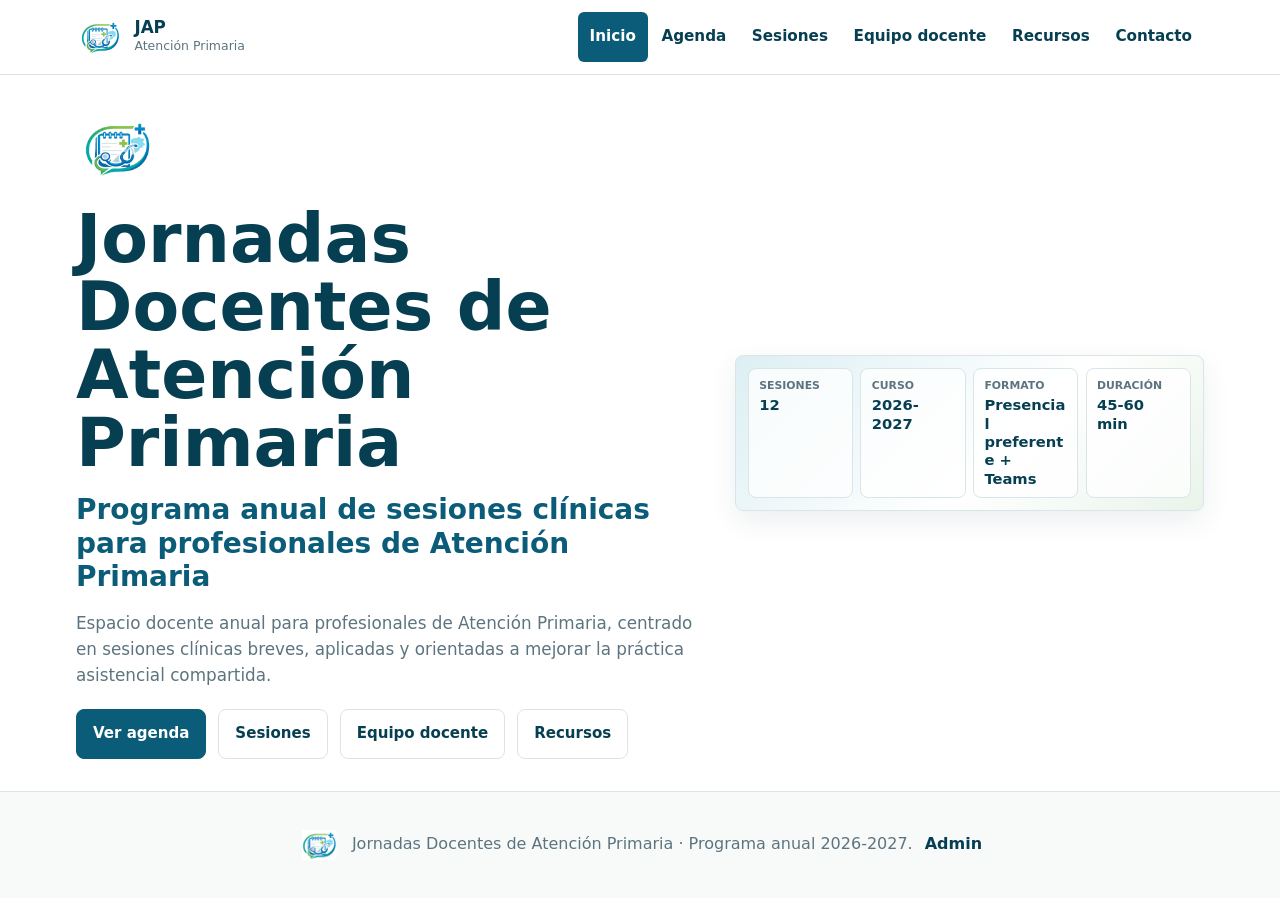
==== index.html @ 2120accd "Añade sesiones 11 y 12 de JAP" ====
<!doctype html>
<html lang="es">
  <head>
    <meta charset="utf-8">
    <meta name="viewport" content="width=device-width, initial-scale=1">
    <title>JAP - Jornadas Docentes de Atención Primaria</title>
    <meta name="description" content="Programa anual de sesiones clínicas para profesionales de Atención Primaria.">
    <meta name="theme-color" content="#0b5c78">
    <meta property="og:title" content="Jornadas Docentes de Atención Primaria">
    <meta property="og:description" content="Programa anual de sesiones clínicas para profesionales de Atención Primaria.">
    <meta property="og:type" content="website">
    <meta property="og:image" content="assets/icons/icon-512.png">
    <meta name="twitter:card" content="summary">
    <meta name="twitter:image" content="assets/icons/icon-512.png">
    <link rel="icon" type="image/png" href="assets/icons/favicon.png">
    <link rel="apple-touch-icon" href="assets/icons/apple-touch-icon.png">
    <link rel="manifest" href="manifest.webmanifest">
    <link rel="stylesheet" href="styles.css">
  </head>
  <body>
    <a class="skip-link" href="#contenido">Saltar al contenido</a>

    <header class="site-header">
      <div class="header-inner">
        <a class="brand" href="#inicio" aria-label="Inicio JAP">
          <img src="assets/icons/icon-192.png" alt="" width="48" height="48">
          <span>
            <strong>JAP</strong>
            <small>Atención Primaria</small>
          </span>
        </a>
        <button class="menu-toggle" type="button" aria-expanded="false" aria-controls="nav-principal">
          <span></span>
          <span></span>
          <span></span>
          <span class="sr-only">Menú</span>
        </button>
        <nav id="nav-principal" class="site-nav" aria-label="Navegación principal">
          <a href="#inicio">Inicio</a>
          <a href="#agenda">Agenda</a>
          <a href="#sesiones">Sesiones</a>
          <a href="#ponentes">Equipo docente</a>
          <a href="#recursos">Recursos</a>
          <a href="#contacto">Contacto</a>
        </nav>
      </div>
    </header>

    <main id="contenido">
      <section id="inicio" class="hero section" data-view="inicio">
        <div class="hero-copy">
          <img class="hero-mark" src="assets/icons/icon-512.png" alt="Icono JAP">
          <h1 id="home-title">Jornadas Docentes de Atención Primaria</h1>
          <p id="home-subtitle" class="hero-subtitle">Programa anual de sesiones clínicas para profesionales de Atención Primaria</p>
          <p id="program-description">Cargando programa...</p>
          <div class="quick-links" aria-label="Accesos rápidos">
            <a id="home-primary-button" class="button primary" href="#agenda">Ver agenda</a>
            <a id="home-sessions-button" class="button" href="#sesiones">Sesiones</a>
            <a id="home-speakers-button" class="button" href="#ponentes">Equipo docente</a>
            <a id="home-resources-button" class="button" href="#recursos">Recursos</a>
          </div>
        </div>
        <figure class="hero-media">
          <div class="hero-panel hero-stats" aria-label="Datos clave del programa">
            <dl>
              <div>
                <dt id="metric-sessions-label">Sesiones</dt>
                <dd id="metric-sessions-value">12</dd>
              </div>
              <div>
                <dt id="metric-course-label">Curso</dt>
                <dd id="metric-course-value">2026-2027</dd>
              </div>
              <div>
                <dt id="metric-format-label">Formato</dt>
                <dd id="program-modality-short">Pendiente</dd>
              </div>
              <div>
                <dt id="metric-duration-label">Duración</dt>
                <dd id="program-duration-short">Pendiente</dd>
              </div>
            </dl>
          </div>
        </figure>
      </section>

      <section id="agenda" class="section" data-view="agenda" hidden>
        <div class="section-heading">
          <h2 id="agenda-title">Agenda</h2>
          <p id="agenda-description">Vista rápida del programa. Cada sesión abre su detalle completo en una ventana emergente.</p>
        </div>
        <div id="agenda-list" class="timeline" aria-live="polite"></div>
      </section>

      <section id="sesiones" class="section section-muted" data-view="sesiones" hidden>
        <div class="section-heading">
          <h2 id="sessions-title">Sesiones</h2>
          <p id="sessions-description">Contenido docente organizado por temas clínicos frecuentes en Atención Primaria.</p>
        </div>
        <div id="session-grid" class="session-grid" aria-live="polite"></div>
      </section>

      <section id="ponentes" class="section" data-view="ponentes" hidden>
        <div class="section-heading">
          <h2 id="speakers-title">Equipo docente</h2>
          <p id="speakers-description">Organización, coordinación y ponentes asociados a las sesiones.</p>
        </div>
        <div id="speaker-grid" class="speaker-grid" aria-live="polite"></div>
      </section>

      <section id="recursos" class="section section-muted" data-view="recursos" hidden>
        <div class="section-heading">
          <h2 id="resources-title">Recursos</h2>
          <p id="resources-description">Material organizado por categorías compactas. Cada recurso se abre dentro de la app.</p>
        </div>
        <div id="resource-list" class="resource-list" aria-live="polite"></div>
      </section>

      <section id="contacto" class="section contact-section" data-view="contacto" hidden>
        <div class="section-heading">
          <h2 id="contact-title">Contacto</h2>
          <p id="contact-description">Datos de coordinación del programa.</p>
        </div>
        <div id="contact-card" class="contact-card"></div>
      </section>
    </main>

    <dialog id="session-dialog" class="session-dialog" aria-labelledby="dialog-title">
      <div class="dialog-head">
        <div>
          <p id="dialog-block" class="eyebrow"></p>
          <h2 id="dialog-title"></h2>
        </div>
        <button class="icon-button" type="button" data-close-session aria-label="Cerrar detalle">×</button>
      </div>
      <div id="dialog-content" class="dialog-content"></div>
    </dialog>

    <dialog id="resource-dialog" class="resource-dialog" aria-labelledby="resource-dialog-title">
      <div class="dialog-head">
        <div>
          <p id="resource-dialog-type" class="eyebrow"></p>
          <h2 id="resource-dialog-title"></h2>
        </div>
        <button class="icon-button" type="button" data-close-resource aria-label="Cerrar recurso">×</button>
      </div>
      <div id="resource-dialog-content" class="resource-dialog-content"></div>
      <div id="resource-dialog-actions" class="dialog-actions"></div>
    </dialog>

    <footer class="site-footer">
      <img src="assets/icons/icon-192.png" alt="" width="42" height="42">
      <p id="footer-text">Jornadas Docentes de Atención Primaria · Programa anual 2026-2027.</p>
      <a id="footer-admin-link" class="footer-admin-link" href="admin.html">Admin</a>
    </footer>

    <script type="module" src="app.js"></script>
  </body>
</html>
---- styles.css ----
:root {
  --ink: #12313d;
  --muted: #5d7480;
  --soft: #eef5f4;
  --surface: #ffffff;
  --surface-strong: #f7faf9;
  --primary: #0b5c78;
  --primary-dark: #073f52;
  --primary-soft: #dceff3;
  --green: #57a96b;
  --green-soft: #e8f4ea;
  --mustard: #d6a63c;
  --mustard-soft: #fff3cf;
  --border: #d9e5e7;
  --shadow: 0 18px 45px rgba(18, 49, 61, 0.12);
  --radius: 8px;
  --max: 1160px;
}

* {
  box-sizing: border-box;
}

html {
  scroll-behavior: smooth;
}

body {
  margin: 0;
  background: #ffffff;
  color: var(--ink);
  font-family: system-ui, -apple-system, BlinkMacSystemFont, "Segoe UI", sans-serif;
  line-height: 1.55;
  overflow-x: hidden;
}

img {
  display: block;
  max-width: 100%;
}

a {
  color: inherit;
}

button,
a {
  -webkit-tap-highlight-color: transparent;
}

:focus-visible {
  outline: 3px solid var(--mustard);
  outline-offset: 3px;
}

.skip-link,
.sr-only {
  position: absolute;
  width: 1px;
  height: 1px;
  padding: 0;
  overflow: hidden;
  clip: rect(0, 0, 0, 0);
  white-space: nowrap;
  border: 0;
}

.skip-link:focus {
  z-index: 20;
  width: auto;
  height: auto;
  clip: auto;
  left: 1rem;
  top: 1rem;
  padding: 0.75rem 1rem;
  background: var(--surface);
  border: 1px solid var(--border);
  border-radius: var(--radius);
  box-shadow: var(--shadow);
}

.site-header {
  position: sticky;
  top: 0;
  z-index: 10;
  background: rgba(255, 255, 255, 0.94);
  border-bottom: 1px solid var(--border);
  backdrop-filter: blur(14px);
}

.header-inner {
  display: flex;
  align-items: center;
  justify-content: space-between;
  max-width: var(--max);
  min-height: 74px;
  margin: 0 auto;
  padding: 0 1rem;
  gap: 1rem;
}

.brand {
  display: inline-flex;
  align-items: center;
  gap: 0.65rem;
  text-decoration: none;
}

.brand img {
  width: 48px;
  height: 48px;
  object-fit: contain;
}

.brand strong,
.brand small {
  display: block;
}

.brand strong {
  color: var(--primary-dark);
  font-size: 1.05rem;
  line-height: 1;
}

.brand small {
  color: var(--muted);
  font-size: 0.78rem;
}

.site-nav {
  display: none;
  position: absolute;
  inset: 74px 1rem auto 1rem;
  padding: 0.75rem;
  background: var(--surface);
  border: 1px solid var(--border);
  border-radius: var(--radius);
  box-shadow: var(--shadow);
}

.site-nav.is-open {
  display: grid;
}

.site-nav a {
  padding: 0.8rem 0.75rem;
  color: var(--primary-dark);
  font-size: 0.95rem;
  font-weight: 700;
  text-decoration: none;
  border-radius: 6px;
}

.site-nav a:hover {
  background: var(--primary-soft);
}

.site-nav a[aria-current="page"] {
  color: #ffffff;
  background: var(--primary);
}

.menu-toggle {
  display: inline-grid;
  gap: 5px;
  width: 44px;
  height: 44px;
  place-content: center;
  background: var(--surface-strong);
  border: 1px solid var(--border);
  border-radius: var(--radius);
}

.menu-toggle span:not(.sr-only) {
  display: block;
  width: 20px;
  height: 2px;
  background: var(--primary-dark);
}

.section,
.info-strip {
  max-width: var(--max);
  margin: 0 auto;
  padding: 2.75rem 1rem;
}

[data-view][hidden] {
  display: none !important;
}

.section-muted {
  max-width: none;
  background: var(--surface-strong);
}

.section-muted > .section-heading,
.section-muted > .session-grid,
.section-muted > .resource-list {
  max-width: var(--max);
  margin-left: auto;
  margin-right: auto;
}

.hero {
  display: grid;
  grid-template-columns: 1fr;
  gap: 1.5rem;
  align-items: center;
  min-height: 0;
  padding-top: 2rem;
  padding-bottom: 2rem;
}

.hero-copy,
.hero-media {
  min-width: 0;
}

.hero-mark {
  width: 82px;
  height: 82px;
  object-fit: contain;
  margin-bottom: 1rem;
}

h1,
h2,
h3,
p {
  margin-top: 0;
}

h1 {
  max-width: 820px;
  margin-bottom: 1rem;
  color: var(--primary-dark);
  font-size: clamp(2rem, 7vw, 4.25rem);
  line-height: 1;
  letter-spacing: 0;
  overflow-wrap: break-word;
}

.hero-subtitle {
  max-width: 780px;
  margin-bottom: 1rem;
  color: var(--primary);
  font-size: clamp(1.12rem, 3vw, 1.75rem);
  line-height: 1.2;
  font-weight: 700;
}

.hero-copy > p:not(.hero-subtitle) {
  max-width: 700px;
  color: var(--muted);
  font-size: 1.05rem;
}

.quick-links {
  display: grid;
  grid-template-columns: 1fr;
  gap: 0.75rem;
  margin-top: 1.35rem;
  max-width: 100%;
}

.button {
  display: inline-flex;
  align-items: center;
  justify-content: center;
  min-height: 44px;
  padding: 0.75rem 1rem;
  color: var(--primary-dark);
  font-size: 0.94rem;
  font-weight: 800;
  text-decoration: none;
  background: var(--surface);
  border: 1px solid var(--border);
  border-radius: var(--radius);
  cursor: pointer;
  text-align: center;
}

.button.primary {
  color: #ffffff;
  background: var(--primary);
  border-color: var(--primary);
}

.button:hover {
  transform: translateY(-1px);
}

.hero-media {
  margin: 0;
  justify-self: center;
  width: 100%;
  max-width: 100%;
}

.hero-panel {
  display: grid;
  gap: 0.6rem;
  padding: 0.75rem;
  background: linear-gradient(135deg, var(--primary-soft), #ffffff 58%, var(--green-soft));
  border: 1px solid var(--border);
  border-radius: var(--radius);
  box-shadow: 0 10px 28px rgba(18, 49, 61, 0.08);
}

.hero-stats {
  align-self: center;
}

.hero-panel h2 {
  margin-bottom: 0.55rem;
  color: var(--primary-dark);
  font-size: clamp(1.35rem, 4vw, 1.9rem);
  line-height: 1.08;
}

.hero-panel p:not(.eyebrow) {
  margin-bottom: 0;
  color: var(--muted);
}

.hero-panel dl {
  display: grid;
  grid-template-columns: repeat(2, minmax(0, 1fr));
  gap: 0.45rem;
  margin: 0;
}

.hero-panel dl div {
  min-width: 0;
  padding: 0.55rem 0.65rem;
  background: rgba(255, 255, 255, 0.78);
  border: 1px solid var(--border);
  border-radius: var(--radius);
}

.hero-panel dt {
  color: var(--muted);
  font-size: 0.68rem;
  font-weight: 900;
  text-transform: uppercase;
}

.hero-panel dd {
  margin: 0.1rem 0 0;
  color: var(--primary-dark);
  font-size: 0.92rem;
  font-weight: 900;
  line-height: 1.25;
  overflow-wrap: break-word;
}

.info-strip {
  display: grid;
  grid-template-columns: 1fr;
  gap: 1rem;
  padding-top: 1rem;
}

.info-strip article {
  padding: 1rem;
  background: var(--green-soft);
  border: 1px solid #c9e4cf;
  border-radius: var(--radius);
}

.info-strip span {
  display: block;
  margin-bottom: 0.25rem;
  color: #466654;
  font-size: 0.78rem;
  font-weight: 800;
  text-transform: uppercase;
}

.info-strip strong {
  color: var(--primary-dark);
}

.section-heading {
  max-width: 760px;
  margin-bottom: 2rem;
}

.section-heading h2 {
  margin-bottom: 0.5rem;
  color: var(--primary-dark);
  font-size: clamp(1.9rem, 5vw, 3rem);
  line-height: 1.05;
}

.section-heading p {
  color: var(--muted);
  font-size: 1rem;
}

.timeline {
  display: grid;
  gap: 1rem;
}

.timeline-item {
  display: grid;
  grid-template-columns: auto 1fr;
  gap: 1rem;
  padding: 1rem;
  background: var(--surface);
  border: 1px solid var(--border);
  border-radius: var(--radius);
}

.timeline-number {
  display: grid;
  width: 42px;
  height: 42px;
  place-items: center;
  color: #ffffff;
  font-weight: 900;
  background: var(--primary);
  border-radius: 50%;
}

.timeline-item h3 {
  margin-bottom: 0.35rem;
  color: var(--primary-dark);
  font-size: 1.1rem;
  line-height: 1.25;
}

.compact-meta {
  margin-bottom: 0.8rem;
  color: var(--muted);
  font-size: 0.92rem;
}

.meta-row {
  display: flex;
  flex-wrap: wrap;
  gap: 0.5rem;
  margin: 0.7rem 0;
}

.tag {
  display: inline-flex;
  align-items: center;
  min-height: 30px;
  padding: 0.3rem 0.55rem;
  color: var(--primary-dark);
  font-size: 0.78rem;
  font-weight: 800;
  background: var(--primary-soft);
  border-radius: 999px;
}

.tag.pending {
  background: var(--mustard-soft);
}

.tag.done {
  color: #24513b;
  background: #dff3e8;
}

.session-grid,
.session-group,
.session-group-grid,
.speaker-group-grid {
  display: grid;
  grid-template-columns: 1fr;
  gap: 1rem;
}

.session-grid {
  gap: 1.5rem;
}

.speaker-grid {
  display: grid;
  gap: 1.5rem;
}

.session-group,
.speaker-group {
  display: grid;
  gap: 0.8rem;
}

.session-group > h3,
.speaker-group > h3 {
  margin: 0;
  color: var(--primary-dark);
}

.session-card,
.speaker-card,
.resource-card,
.contact-card {
  background: var(--surface);
  border: 1px solid var(--border);
  border-radius: var(--radius);
}

.session-card {
  display: grid;
  min-height: 100%;
}

.session-body,
.speaker-card,
.resource-card,
.contact-card {
  padding: 1rem;
}

.eyebrow {
  margin: 0 0 0.35rem;
  color: var(--green);
  font-size: 0.78rem;
  font-weight: 900;
  text-transform: uppercase;
}

.session-card h3,
.speaker-card h4,
.resource-card h3 {
  margin-bottom: 0.55rem;
  color: var(--primary-dark);
  font-size: 1.08rem;
  line-height: 1.25;
}

.session-card p,
.speaker-card p,
.resource-card p,
.contact-card p {
  color: var(--muted);
}

.key-list {
  padding-left: 1.05rem;
  margin: 0.75rem 0 1rem;
  color: var(--ink);
}

.key-list li + li {
  margin-top: 0.25rem;
}

.card-actions {
  display: grid;
  grid-template-columns: 1fr;
  gap: 0.6rem;
  margin-top: 1rem;
}

.speaker-card {
  border-left: 5px solid var(--green);
}

.speaker-card img {
  width: 72px;
  height: 72px;
  margin-bottom: 0.75rem;
  object-fit: cover;
  border: 1px solid var(--border);
  border-radius: 999px;
}

.session-speaker-detail {
  display: grid;
  grid-template-columns: 1fr;
  gap: 0.75rem;
}

.resource-list {
  display: grid;
  gap: 1rem;
}

.resource-group {
  background: var(--surface);
  border: 1px solid var(--border);
  border-radius: var(--radius);
  overflow: hidden;
}

.resource-group summary {
  display: flex;
  align-items: center;
  justify-content: space-between;
  gap: 1rem;
  min-height: 58px;
  padding: 0.9rem 1rem;
  color: var(--primary-dark);
  font-weight: 900;
  cursor: pointer;
}

.resource-group summary strong {
  display: inline-grid;
  width: 32px;
  height: 32px;
  place-items: center;
  color: var(--primary-dark);
  background: var(--primary-soft);
  border-radius: 999px;
}

.resource-group-list {
  display: grid;
  gap: 0.75rem;
  padding: 0 1rem 1rem;
}

.empty-note {
  margin: 0;
  color: var(--muted);
}

.resource-card {
  display: grid;
  gap: 0.85rem;
  padding: 0.9rem;
}

.resource-actions {
  display: flex;
  flex-wrap: wrap;
  gap: 0.6rem;
}

.contact-card {
  max-width: 760px;
  background: linear-gradient(135deg, var(--primary-soft), #ffffff);
}

.site-footer {
  display: flex;
  flex-wrap: wrap;
  align-items: center;
  justify-content: center;
  gap: 0.75rem;
  padding: 2rem 1rem;
  color: var(--muted);
  background: var(--surface-strong);
  border-top: 1px solid var(--border);
  text-align: center;
}

.site-footer p {
  margin: 0;
}

.footer-admin-link {
  color: var(--primary-dark);
  font-weight: 800;
  text-decoration: none;
}

.session-dialog,
.resource-dialog {
  width: min(920px, calc(100% - 2rem));
  max-height: min(760px, calc(100vh - 2rem));
  padding: 0;
  overflow: auto;
  color: var(--ink);
  border: 1px solid var(--border);
  border-radius: var(--radius);
  box-shadow: var(--shadow);
}

.resource-dialog {
  width: min(1040px, calc(100% - 2rem));
}

.session-dialog::backdrop,
.resource-dialog::backdrop {
  background: rgba(7, 63, 82, 0.45);
}

.dialog-head {
  display: flex;
  align-items: flex-start;
  justify-content: space-between;
  gap: 1rem;
  padding: 1.25rem;
  border-bottom: 1px solid var(--border);
}

.dialog-head h2 {
  margin: 0;
  color: var(--primary-dark);
  line-height: 1.15;
}

.icon-button {
  display: grid;
  flex: 0 0 auto;
  width: 42px;
  height: 42px;
  place-items: center;
  color: var(--primary-dark);
  font-size: 1.7rem;
  line-height: 1;
  background: var(--surface-strong);
  border: 1px solid var(--border);
  border-radius: var(--radius);
  cursor: pointer;
}

.dialog-content {
  display: grid;
  gap: 1rem;
  padding: 1.25rem;
}

.resource-dialog-content {
  padding: 1.25rem;
}

.dialog-content img {
  width: 100%;
  max-height: 420px;
  object-fit: contain;
  background: var(--surface-strong);
  border: 1px solid var(--border);
  border-radius: var(--radius);
}

.detail-grid {
  display: grid;
  grid-template-columns: 1fr;
  gap: 1rem;
}

.detail-box {
  padding: 1rem;
  background: var(--surface-strong);
  border: 1px solid var(--border);
  border-radius: var(--radius);
}

.detail-box strong {
  display: block;
  margin-bottom: 0.2rem;
  color: var(--primary-dark);
}

.detail-section {
  display: grid;
  gap: 0.4rem;
}

.text-block {
  color: var(--muted);
  white-space: pre-wrap;
  overflow-wrap: anywhere;
}

.text-block a {
  color: var(--primary-dark);
  font-weight: 800;
}

.resource-preview {
  margin: 0;
  background: var(--surface-strong);
  border: 1px solid var(--border);
  border-radius: var(--radius);
  overflow: hidden;
}

.image-preview {
  display: grid;
  place-items: center;
  padding: 1rem;
}

.image-preview img {
  width: auto;
  max-width: 100%;
  max-height: min(62vh, 680px);
  object-fit: contain;
}

.pdf-preview {
  display: grid;
  gap: 0.75rem;
  padding: 0.75rem;
}

.pdf-preview iframe {
  width: 100%;
  height: min(62vh, 680px);
  border: 0;
  background: #ffffff;
  border-radius: 6px;
}

.pdf-preview p,
.resource-fallback p {
  margin: 0;
  color: var(--muted);
}

.resource-fallback {
  padding: 1.25rem;
}

.resource-fallback strong {
  display: block;
  margin-bottom: 0.45rem;
  color: var(--primary-dark);
  font-size: 1.15rem;
}

.dialog-actions {
  display: flex;
  flex-wrap: wrap;
  justify-content: flex-end;
  gap: 0.75rem;
  padding: 1rem 1.25rem 1.25rem;
  border-top: 1px solid var(--border);
}

.inline-actions {
  justify-content: flex-start;
  padding: 0;
  border-top: 0;
}

@media (min-width: 700px) {
  .site-nav {
    display: flex;
    position: static;
    align-items: center;
    gap: 0.1rem;
    padding: 0;
    background: transparent;
    border: 0;
    border-radius: 0;
    box-shadow: none;
  }

  .menu-toggle {
    display: none;
  }

  .hero {
    grid-template-columns: minmax(0, 1.15fr) minmax(280px, 0.85fr);
  }

  .quick-links {
    display: flex;
    flex-wrap: wrap;
  }

  .hero-media {
    width: min(100%, 520px);
  }

  .hero-panel dl {
    grid-template-columns: repeat(4, minmax(0, 1fr));
  }

  .info-strip {
    grid-template-columns: repeat(4, 1fr);
  }

  .timeline {
    grid-template-columns: repeat(2, minmax(0, 1fr));
  }

  .session-group-grid,
  .speaker-group-grid,
  .session-speaker-detail {
    grid-template-columns: repeat(2, minmax(0, 1fr));
  }

  .card-actions {
    grid-template-columns: repeat(2, minmax(0, 1fr));
  }

  .resource-card {
    grid-template-columns: minmax(0, 1fr) auto;
    align-items: center;
  }

  .dialog-content {
    grid-template-columns: minmax(240px, 0.8fr) minmax(0, 1fr);
    align-items: start;
  }

  .detail-grid {
    grid-template-columns: repeat(2, minmax(0, 1fr));
  }
}

@media (max-width: 480px) {
  .section,
  .info-strip {
    padding-left: 1rem;
    padding-right: 1rem;
    padding-top: 2rem;
    padding-bottom: 2rem;
  }

  .hero {
    min-height: 0;
    padding-top: 2.5rem;
  }

  .hero-mark {
    width: 70px;
    height: 70px;
  }

  .button {
    min-width: 0;
    padding-left: 0.75rem;
    padding-right: 0.75rem;
  }

  .resource-dialog,
  .session-dialog {
    width: calc(100% - 1rem);
    max-height: calc(100vh - 1rem);
  }

  .dialog-head,
  .dialog-content,
  .resource-dialog-content,
  .dialog-actions {
    padding-left: 1rem;
    padding-right: 1rem;
  }

  .resource-actions,
  .dialog-actions {
    display: grid;
    grid-template-columns: 1fr;
  }

  .pdf-preview iframe {
    height: 58vh;
  }
}

@media (min-width: 1020px) {
  .timeline {
    grid-template-columns: repeat(3, minmax(0, 1fr));
  }

  .session-group-grid {
    grid-template-columns: repeat(3, minmax(0, 1fr));
  }

  .speaker-group-grid {
    grid-template-columns: repeat(3, minmax(0, 1fr));
  }
}

@media (prefers-reduced-motion: reduce) {
  *,
  *::before,
  *::after {
    scroll-behavior: auto !important;
    transition: none !important;
  }
}
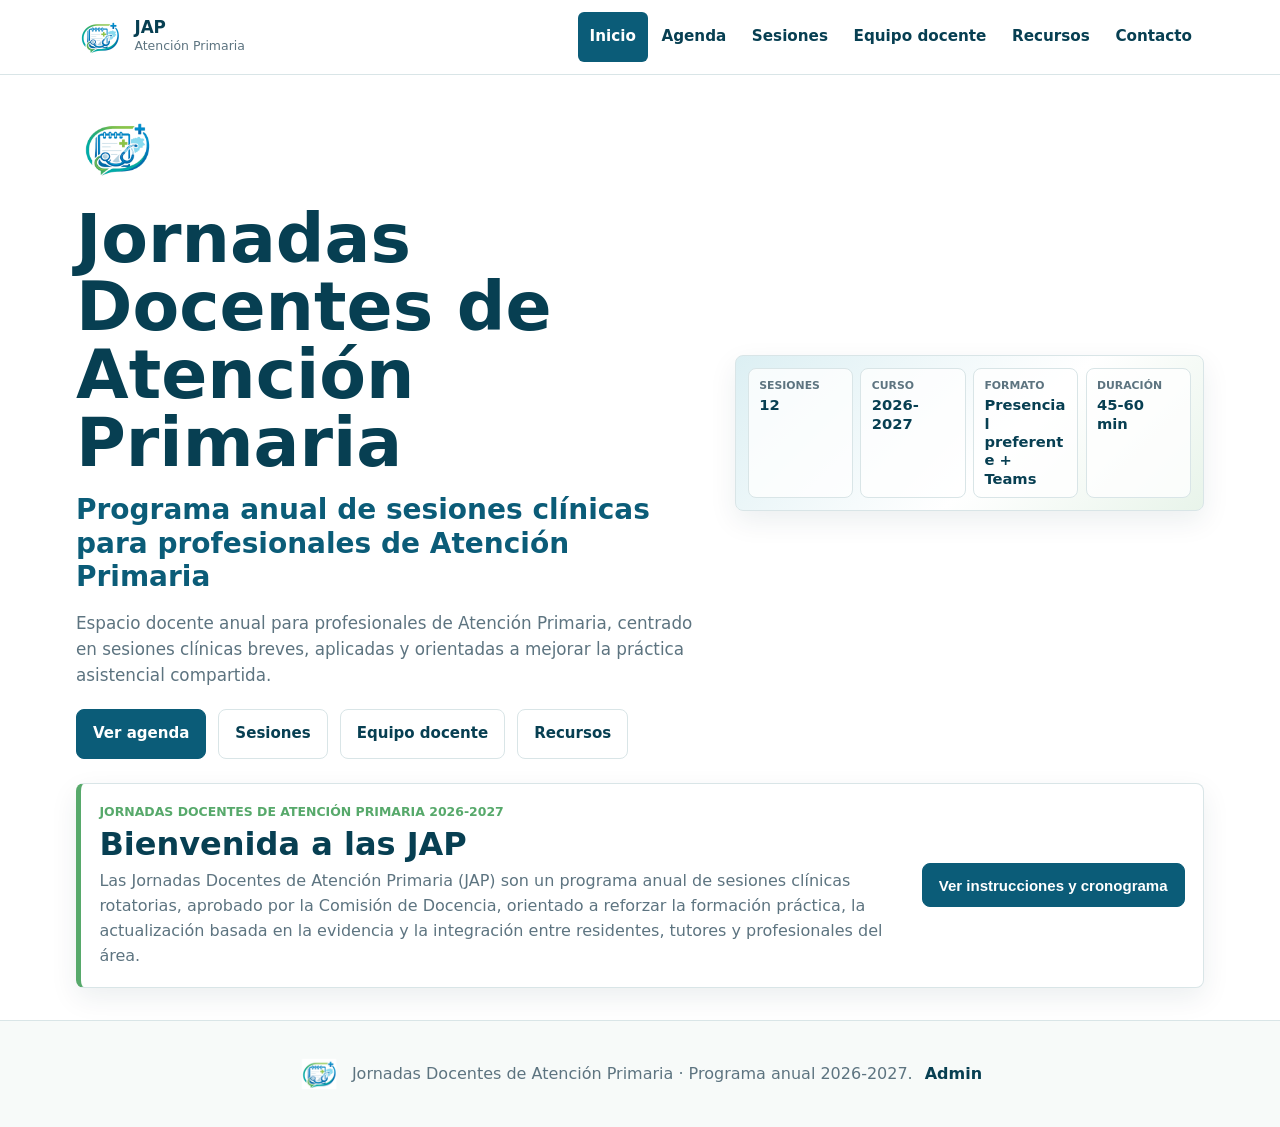
==== commit 993b0cd0: "Añade bienvenida e instrucciones editables" ====
--- a/index.html
+++ b/index.html
@@ -82,6 +82,14 @@
             </dl>
           </div>
         </figure>
+        <article id="welcome-card" class="welcome-card" hidden>
+          <div>
+            <p id="welcome-subtitle" class="eyebrow"></p>
+            <h2 id="welcome-title"></h2>
+            <p id="welcome-intro"></p>
+          </div>
+          <button id="welcome-button" class="button primary" type="button" data-open-welcome>Ver instrucciones y cronograma</button>
+        </article>
       </section>
 
       <section id="agenda" class="section" data-view="agenda" hidden>
@@ -148,6 +156,20 @@
       <div id="resource-dialog-actions" class="dialog-actions"></div>
     </dialog>
 
+    <dialog id="welcome-dialog" class="welcome-dialog" aria-labelledby="welcome-dialog-title">
+      <div class="dialog-head">
+        <div>
+          <p id="welcome-dialog-subtitle" class="eyebrow"></p>
+          <h2 id="welcome-dialog-title"></h2>
+        </div>
+        <button class="icon-button" type="button" data-close-welcome aria-label="Cerrar instrucciones">×</button>
+      </div>
+      <div id="welcome-dialog-content" class="welcome-dialog-content"></div>
+      <div class="dialog-actions">
+        <button class="button" type="button" data-close-welcome>Cerrar</button>
+      </div>
+    </dialog>
+
     <footer class="site-footer">
       <img src="assets/icons/icon-192.png" alt="" width="42" height="42">
       <p id="footer-text">Jornadas Docentes de Atención Primaria · Programa anual 2026-2027.</p>
--- a/styles.css
+++ b/styles.css
@@ -190,6 +190,10 @@
   display: none !important;
 }
 
+[hidden] {
+  display: none !important;
+}
+
 .section-muted {
   max-width: none;
   background: var(--surface-strong);
@@ -383,6 +387,33 @@
   color: var(--primary-dark);
 }
 
+.welcome-card {
+  grid-column: 1 / -1;
+  display: grid;
+  grid-template-columns: 1fr;
+  gap: 1rem;
+  align-items: center;
+  padding: 1rem;
+  background: var(--surface);
+  border: 1px solid var(--border);
+  border-left: 5px solid var(--green);
+  border-radius: var(--radius);
+  box-shadow: 0 10px 28px rgba(18, 49, 61, 0.08);
+}
+
+.welcome-card h2 {
+  margin-bottom: 0.45rem;
+  color: var(--primary-dark);
+  font-size: clamp(1.35rem, 4vw, 2rem);
+  line-height: 1.1;
+}
+
+.welcome-card p:not(.eyebrow) {
+  margin: 0;
+  color: var(--muted);
+  overflow-wrap: anywhere;
+}
+
 .section-heading {
   max-width: 760px;
   margin-bottom: 2rem;
@@ -664,7 +695,8 @@
 }
 
 .session-dialog,
-.resource-dialog {
+.resource-dialog,
+.welcome-dialog {
   width: min(920px, calc(100% - 2rem));
   max-height: min(760px, calc(100vh - 2rem));
   padding: 0;
@@ -680,7 +712,8 @@
 }
 
 .session-dialog::backdrop,
-.resource-dialog::backdrop {
+.resource-dialog::backdrop,
+.welcome-dialog::backdrop {
   background: rgba(7, 63, 82, 0.45);
 }
 
@@ -722,6 +755,98 @@
 
 .resource-dialog-content {
   padding: 1.25rem;
+}
+
+.welcome-dialog-content {
+  display: grid;
+  gap: 1rem;
+  padding: 1.25rem;
+}
+
+.welcome-intro-panel,
+.instruction-card,
+.schedule-card,
+.dates-card {
+  padding: 1rem;
+  background: var(--surface-strong);
+  border: 1px solid var(--border);
+  border-radius: var(--radius);
+}
+
+.welcome-intro-panel {
+  background: linear-gradient(135deg, var(--primary-soft), #ffffff);
+}
+
+.instruction-grid {
+  display: grid;
+  grid-template-columns: 1fr;
+  gap: 1rem;
+}
+
+.instruction-card h3,
+.schedule-card h3,
+.dates-card h3 {
+  margin-bottom: 0.45rem;
+  color: var(--primary-dark);
+  font-size: 1.05rem;
+}
+
+.instruction-card p,
+.schedule-card p,
+.welcome-intro-panel p {
+  margin-bottom: 0;
+  color: var(--muted);
+  overflow-wrap: anywhere;
+}
+
+.schedule-card {
+  border-left: 5px solid var(--green);
+}
+
+.date-grid {
+  display: grid;
+  grid-template-columns: 1fr;
+  gap: 0.55rem;
+  padding: 0;
+  margin: 0;
+  list-style: none;
+}
+
+.date-item {
+  display: flex;
+  align-items: center;
+  justify-content: space-between;
+  gap: 0.75rem;
+  min-width: 0;
+  padding: 0.7rem 0.8rem;
+  background: #ffffff;
+  border: 1px solid var(--border);
+  border-radius: var(--radius);
+}
+
+.date-item span {
+  min-width: 0;
+  overflow-wrap: anywhere;
+}
+
+.date-status {
+  flex: 0 0 auto;
+  padding: 0.2rem 0.45rem;
+  color: #24513b;
+  font-size: 0.72rem;
+  text-transform: uppercase;
+  background: #dff3e8;
+  border-radius: 999px;
+}
+
+.date-status.asignada {
+  color: var(--primary-dark);
+  background: var(--primary-soft);
+}
+
+.date-status.reserva {
+  color: #7a5a19;
+  background: var(--mustard-soft);
 }
 
 .dialog-content img {
@@ -865,6 +990,11 @@
     width: min(100%, 520px);
   }
 
+  .welcome-card {
+    grid-template-columns: minmax(0, 1fr) auto;
+    padding: 1.15rem;
+  }
+
   .hero-panel dl {
     grid-template-columns: repeat(4, minmax(0, 1fr));
   }
@@ -898,6 +1028,11 @@
   }
 
   .detail-grid {
+    grid-template-columns: repeat(2, minmax(0, 1fr));
+  }
+
+  .instruction-grid,
+  .date-grid {
     grid-template-columns: repeat(2, minmax(0, 1fr));
   }
 }
@@ -928,13 +1063,15 @@
   }
 
   .resource-dialog,
-  .session-dialog {
+  .session-dialog,
+  .welcome-dialog {
     width: calc(100% - 1rem);
     max-height: calc(100vh - 1rem);
   }
 
   .dialog-head,
   .dialog-content,
+  .welcome-dialog-content,
   .resource-dialog-content,
   .dialog-actions {
     padding-left: 1rem;
@@ -945,6 +1082,11 @@
   .dialog-actions {
     display: grid;
     grid-template-columns: 1fr;
+  }
+
+  .date-item {
+    align-items: flex-start;
+    flex-direction: column;
   }
 
   .pdf-preview iframe {
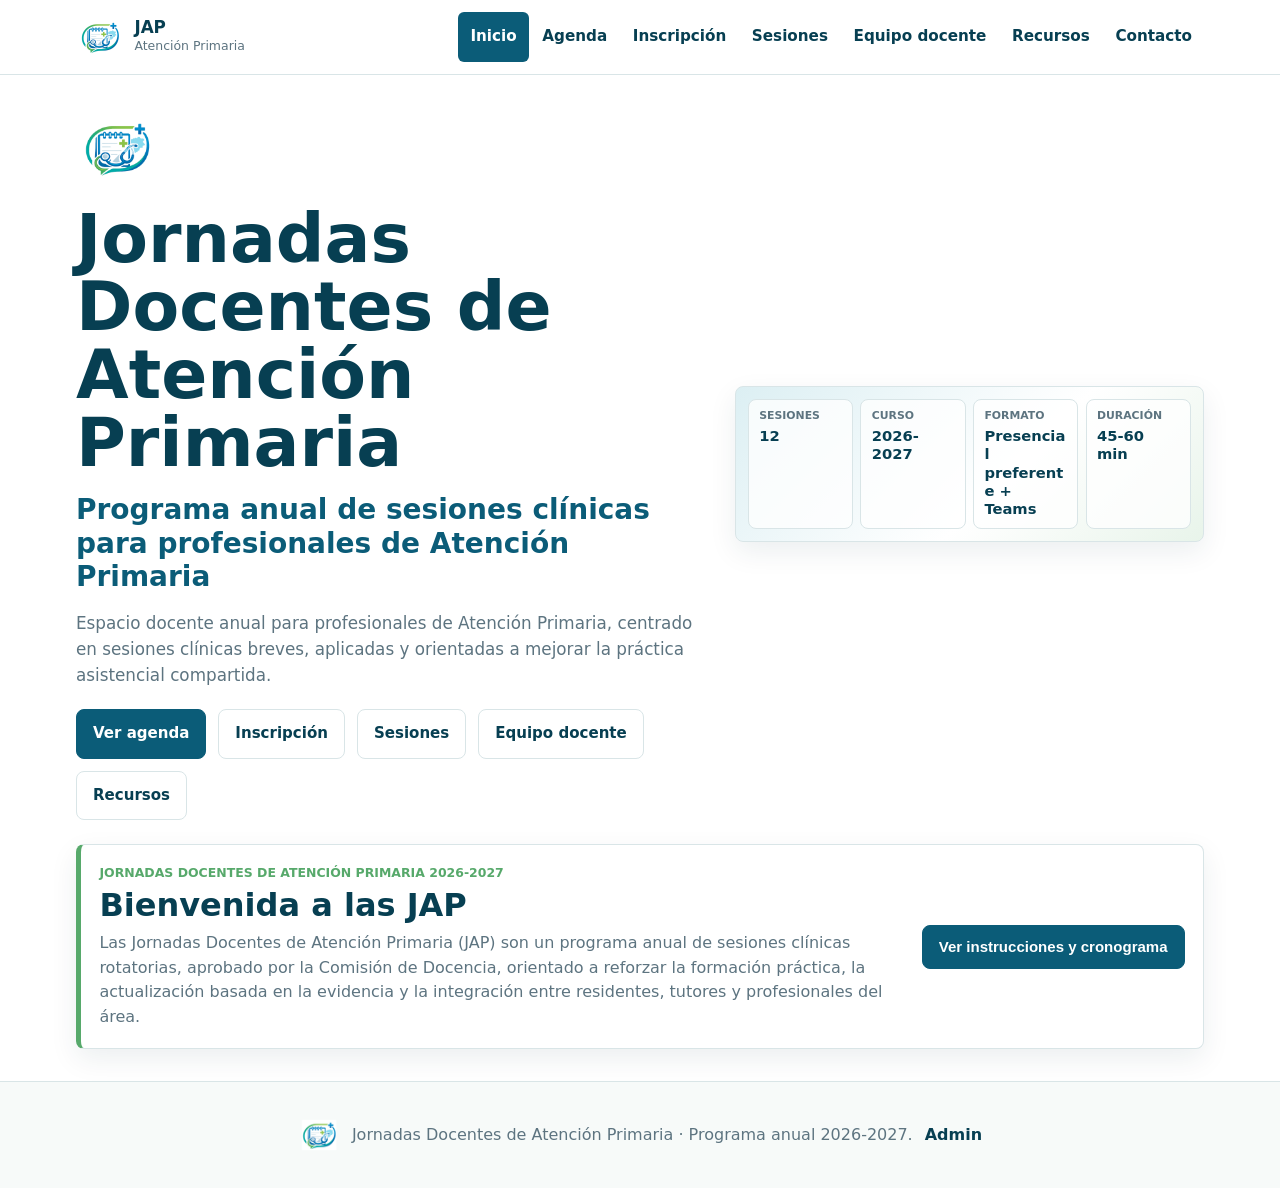
==== commit bc945919: "feat: add JAP session assignment workflow" ====
--- a/index.html
+++ b/index.html
@@ -38,6 +38,7 @@
         <nav id="nav-principal" class="site-nav" aria-label="Navegación principal">
           <a href="#inicio">Inicio</a>
           <a href="#agenda">Agenda</a>
+          <a href="#inscripcion">Inscripción</a>
           <a href="#sesiones">Sesiones</a>
           <a href="#ponentes">Equipo docente</a>
           <a href="#recursos">Recursos</a>
@@ -55,6 +56,7 @@
           <p id="program-description">Cargando programa...</p>
           <div class="quick-links" aria-label="Accesos rápidos">
             <a id="home-primary-button" class="button primary" href="#agenda">Ver agenda</a>
+            <a class="button" href="#inscripcion">Inscripción</a>
             <a id="home-sessions-button" class="button" href="#sesiones">Sesiones</a>
             <a id="home-speakers-button" class="button" href="#ponentes">Equipo docente</a>
             <a id="home-resources-button" class="button" href="#recursos">Recursos</a>
@@ -108,6 +110,71 @@
         <div id="session-grid" class="session-grid" aria-live="polite"></div>
       </section>
 
+      <section id="inscripcion" class="section section-muted" data-view="inscripcion" hidden>
+        <div class="section-heading">
+          <h2>Inscripción y asignación</h2>
+          <p>Escoge una sesión y una fecha disponible. La reserva se registra de forma conjunta para evitar duplicidades.</p>
+        </div>
+        <form id="signup-form" class="signup-form" novalidate>
+          <section class="signup-notice">
+            <p>Al enviar el formulario, la sesión y la fecha quedarán asignadas y dejarán de estar disponibles para otros equipos. La organización podrá revisar o ajustar la asignación si fuera necesario.</p>
+            <p>Los datos se utilizarán únicamente para la organización de las Jornadas Docentes de Atención Primaria.</p>
+          </section>
+          <div class="form-row">
+            <label>Nombre y apellidos
+              <input name="full_name" autocomplete="name" required>
+            </label>
+            <label>Correo electrónico
+              <input name="email" type="email" autocomplete="email" required>
+            </label>
+          </div>
+          <div class="form-row">
+            <label>Teléfono
+              <input name="phone" type="tel" autocomplete="tel" required>
+            </label>
+            <label>Perfil
+              <select name="profile" required>
+                <option value="">Selecciona perfil</option>
+                <option value="R1">R1</option>
+                <option value="R2">R2</option>
+                <option value="R3">R3</option>
+                <option value="R4">R4</option>
+                <option value="EIR">EIR</option>
+                <option value="FIR">FIR</option>
+                <option value="tutor/a">Tutor/a</option>
+                <option value="otro">Otro</option>
+              </select>
+            </label>
+          </div>
+          <div class="form-row">
+            <label>Centro de salud
+              <input name="health_center" required>
+            </label>
+            <label>Tutor/a de referencia
+              <input name="tutor_name">
+            </label>
+          </div>
+          <div class="form-row">
+            <label>Sesión elegida
+              <select id="signup-session" name="session_id" required></select>
+            </label>
+            <label>Fecha elegida
+              <select id="signup-date" name="signup_date_id" required></select>
+            </label>
+          </div>
+          <label>Otros residentes implicados, opcional
+            <textarea name="other_residents" rows="3"></textarea>
+          </label>
+          <label>Comentarios, opcional
+            <textarea name="comments" rows="3"></textarea>
+          </label>
+          <div class="signup-actions">
+            <button class="button primary" type="submit">Enviar inscripción</button>
+            <p id="signup-status" class="form-message" role="status"></p>
+          </div>
+        </form>
+      </section>
+
       <section id="ponentes" class="section" data-view="ponentes" hidden>
         <div class="section-heading">
           <h2 id="speakers-title">Equipo docente</h2>
--- a/styles.css
+++ b/styles.css
@@ -671,6 +671,70 @@
   background: linear-gradient(135deg, var(--primary-soft), #ffffff);
 }
 
+.signup-form {
+  display: grid;
+  gap: 1rem;
+  max-width: 960px;
+  padding: 1rem;
+  background: var(--surface);
+  border: 1px solid var(--border);
+  border-radius: var(--radius);
+  box-shadow: 0 10px 28px rgba(18, 49, 61, 0.08);
+}
+
+.signup-form label {
+  display: grid;
+  gap: 0.35rem;
+  color: var(--primary-dark);
+  font-weight: 800;
+}
+
+.signup-form input,
+.signup-form select,
+.signup-form textarea {
+  width: 100%;
+  padding: 0.75rem;
+  color: var(--ink);
+  font: inherit;
+  background: #ffffff;
+  border: 1px solid var(--border);
+  border-radius: var(--radius);
+}
+
+.signup-form input:disabled,
+.signup-form select:disabled,
+.signup-form textarea:disabled {
+  color: var(--muted);
+  background: var(--surface-strong);
+}
+
+.signup-notice {
+  display: grid;
+  gap: 0.5rem;
+  padding: 1rem;
+  background: linear-gradient(135deg, var(--primary-soft), #ffffff);
+  border: 1px solid var(--border);
+  border-left: 5px solid var(--green);
+  border-radius: var(--radius);
+}
+
+.signup-notice p,
+.signup-actions p {
+  margin: 0;
+  color: var(--muted);
+}
+
+.form-row {
+  display: grid;
+  grid-template-columns: 1fr;
+  gap: 0.75rem;
+}
+
+.signup-actions {
+  display: grid;
+  gap: 0.75rem;
+}
+
 .site-footer {
   display: flex;
   flex-wrap: wrap;
@@ -1035,6 +1099,15 @@
   .date-grid {
     grid-template-columns: repeat(2, minmax(0, 1fr));
   }
+
+  .form-row {
+    grid-template-columns: repeat(2, minmax(0, 1fr));
+  }
+
+  .signup-actions {
+    grid-template-columns: auto 1fr;
+    align-items: center;
+  }
 }
 
 @media (max-width: 480px) {
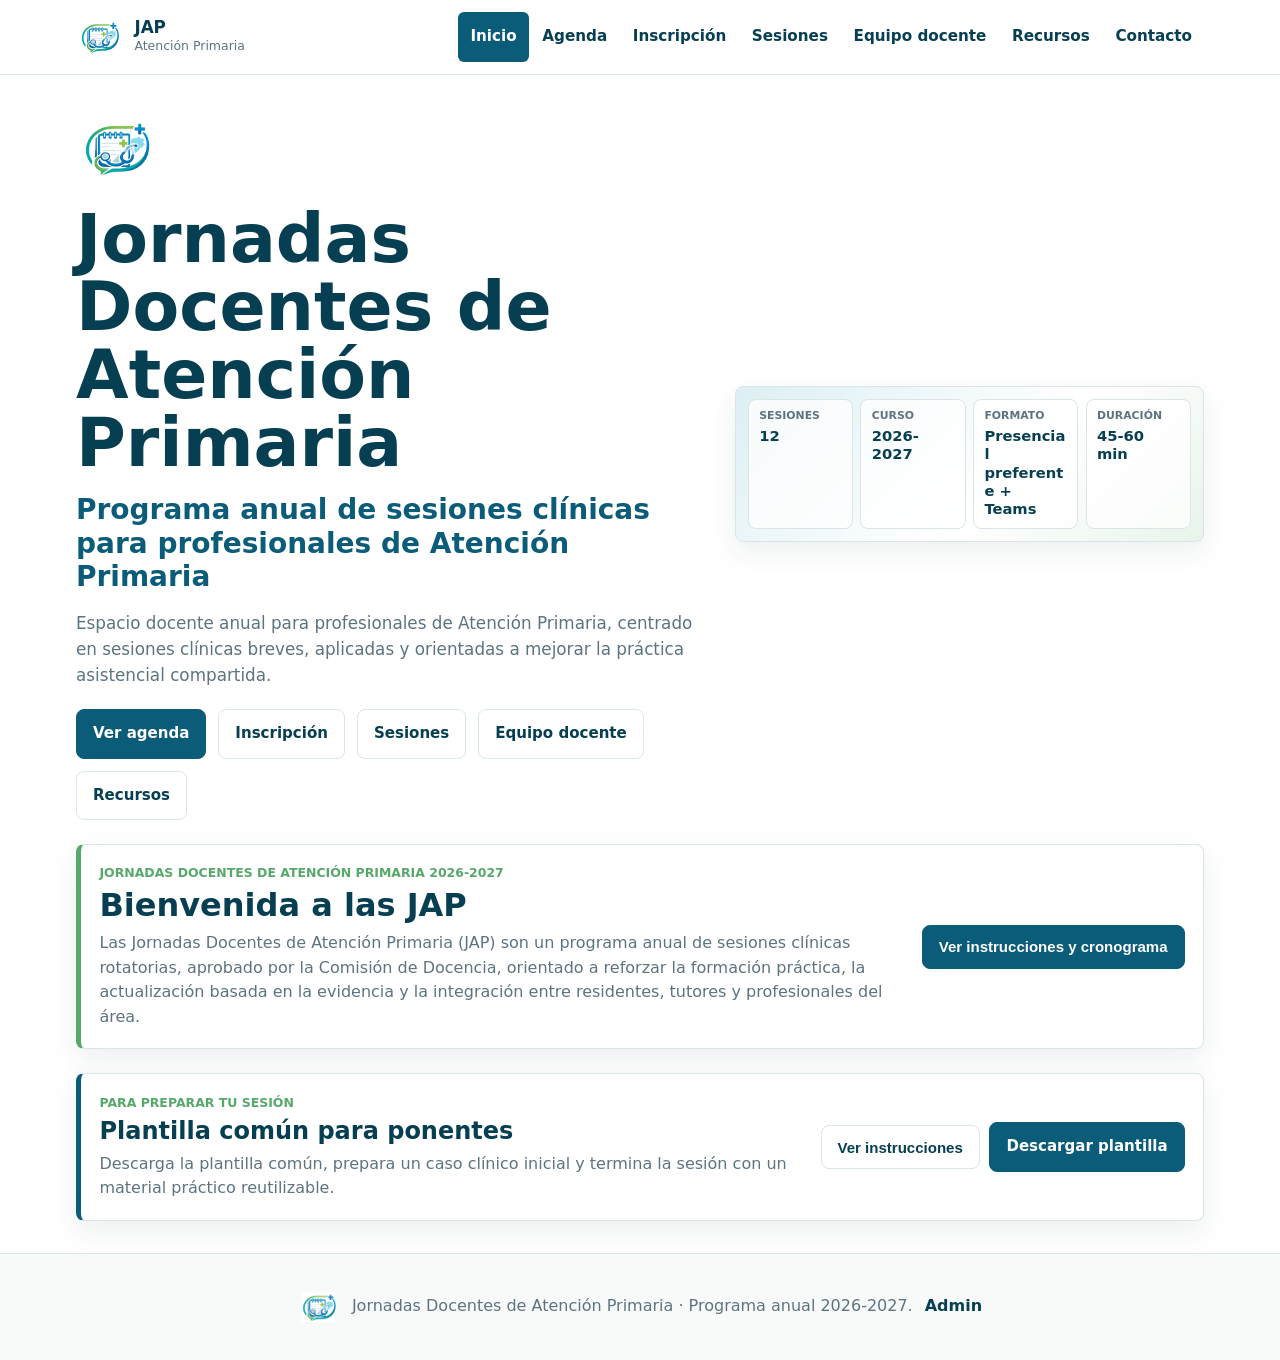
==== commit 36894337: "Mejora seguimiento operativo inicial de JAP" ====
--- a/index.html
+++ b/index.html
@@ -92,6 +92,17 @@
           </div>
           <button id="welcome-button" class="button primary" type="button" data-open-welcome>Ver instrucciones y cronograma</button>
         </article>
+        <article class="prep-card" aria-labelledby="prep-card-title">
+          <div>
+            <p class="eyebrow">Para preparar tu sesión</p>
+            <h2 id="prep-card-title">Plantilla común para ponentes</h2>
+            <p>Descarga la plantilla común, prepara un caso clínico inicial y termina la sesión con un material práctico reutilizable.</p>
+          </div>
+          <div class="prep-actions">
+            <button class="button" type="button" data-open-welcome>Ver instrucciones</button>
+            <a class="button primary" href="assets/docs/plantilla-jornadas-docentes-ap.pptx" download>Descargar plantilla</a>
+          </div>
+        </article>
       </section>
 
       <section id="agenda" class="section" data-view="agenda" hidden>
@@ -115,6 +126,17 @@
           <h2>Inscripción y asignación</h2>
           <p>Escoge una sesión y una fecha disponible. La reserva se registra de forma conjunta para evitar duplicidades.</p>
         </div>
+        <article class="prep-card compact-prep-card">
+          <div>
+            <p class="eyebrow">Preparación docente</p>
+            <h3>Usa la plantilla común antes de presentar</h3>
+            <p>Parte de un caso clínico, revisa la evidencia útil y deja un material final breve para consulta.</p>
+          </div>
+          <div class="prep-actions">
+            <button class="button" type="button" data-open-welcome>Ver instrucciones</button>
+            <a class="button primary" href="assets/docs/plantilla-jornadas-docentes-ap.pptx" download>Descargar plantilla</a>
+          </div>
+        </article>
         <form id="signup-form" class="signup-form" novalidate>
           <section class="signup-notice">
             <p>Al enviar el formulario, la sesión y la fecha quedarán asignadas y dejarán de estar disponibles para otros equipos. La organización podrá revisar o ajustar la asignación si fuera necesario.</p>
@@ -173,6 +195,7 @@
             <p id="signup-status" class="form-message" role="status"></p>
           </div>
         </form>
+        <div id="signup-confirmation" class="signup-confirmation" hidden aria-live="polite"></div>
       </section>
 
       <section id="ponentes" class="section" data-view="ponentes" hidden>
--- a/styles.css
+++ b/styles.css
@@ -414,6 +414,52 @@
   overflow-wrap: anywhere;
 }
 
+.prep-card,
+.confirmation-card {
+  display: grid;
+  gap: 1rem;
+  padding: 1rem;
+  background: var(--surface);
+  border: 1px solid var(--border);
+  border-left: 5px solid var(--primary);
+  border-radius: var(--radius);
+  box-shadow: 0 10px 28px rgba(18, 49, 61, 0.08);
+}
+
+.prep-card {
+  grid-column: 1 / -1;
+}
+
+.compact-prep-card {
+  box-shadow: none;
+}
+
+.prep-card h2,
+.prep-card h3,
+.confirmation-card h3 {
+  margin-bottom: 0.4rem;
+  color: var(--primary-dark);
+  line-height: 1.15;
+}
+
+.prep-card p:not(.eyebrow),
+.confirmation-card p {
+  margin: 0;
+  color: var(--muted);
+}
+
+.prep-actions,
+.status-row {
+  display: flex;
+  flex-wrap: wrap;
+  gap: 0.6rem;
+  align-items: center;
+}
+
+.status-row {
+  margin: 0.45rem 0;
+}
+
 .section-heading {
   max-width: 760px;
   margin-bottom: 2rem;
@@ -464,6 +510,10 @@
   line-height: 1.25;
 }
 
+.adjusted-date {
+  border-left: 5px solid var(--mustard);
+}
+
 .compact-meta {
   margin-bottom: 0.8rem;
   color: var(--muted);
@@ -496,6 +546,11 @@
 .tag.done {
   color: #24513b;
   background: #dff3e8;
+}
+
+.tag.subtle {
+  color: var(--muted);
+  background: var(--surface-strong);
 }
 
 .session-grid,
@@ -722,6 +777,95 @@
 .signup-actions p {
   margin: 0;
   color: var(--muted);
+}
+
+.signup-confirmation {
+  max-width: 960px;
+}
+
+.confirmation-summary {
+  display: grid;
+  gap: 0.6rem;
+}
+
+.confirmation-summary p {
+  display: grid;
+  gap: 0.2rem;
+  padding: 0.75rem;
+  background: var(--surface-strong);
+  border: 1px solid var(--border);
+  border-radius: var(--radius);
+}
+
+.confirmation-summary strong {
+  color: var(--primary-dark);
+}
+
+.next-steps {
+  display: grid;
+  gap: 0.4rem;
+  margin: 0;
+  padding-left: 1.25rem;
+  color: var(--ink);
+}
+
+.privacy-note {
+  padding: 0.85rem;
+  color: var(--muted);
+  background: var(--green-soft);
+  border: 1px solid #c9e4cf;
+  border-radius: var(--radius);
+}
+
+.assignment-summary,
+.assignment-filters {
+  display: grid;
+  gap: 0.75rem;
+  margin: 1rem 0;
+}
+
+.assignment-summary {
+  grid-template-columns: repeat(auto-fit, minmax(120px, 1fr));
+}
+
+.assignment-summary article {
+  padding: 0.85rem;
+  background: var(--surface-strong);
+  border: 1px solid var(--border);
+  border-radius: var(--radius);
+}
+
+.assignment-summary span {
+  display: block;
+  color: var(--muted);
+  font-size: 0.78rem;
+  font-weight: 800;
+  text-transform: uppercase;
+}
+
+.assignment-summary strong {
+  display: block;
+  margin-top: 0.15rem;
+  color: var(--primary-dark);
+  font-size: 1.45rem;
+}
+
+.assignment-filters label {
+  display: grid;
+  gap: 0.35rem;
+  color: var(--primary-dark);
+  font-weight: 800;
+}
+
+.assignment-filters input,
+.assignment-filters select {
+  width: 100%;
+  padding: 0.75rem;
+  color: var(--ink);
+  font: inherit;
+  background: #ffffff;
+  border: 1px solid var(--border);
+  border-radius: var(--radius);
 }
 
 .form-row {
@@ -1059,6 +1203,16 @@
     padding: 1.15rem;
   }
 
+  .prep-card {
+    grid-template-columns: minmax(0, 1fr) auto;
+    align-items: center;
+    padding: 1.15rem;
+  }
+
+  .assignment-filters {
+    grid-template-columns: 220px minmax(0, 1fr);
+  }
+
   .hero-panel dl {
     grid-template-columns: repeat(4, minmax(0, 1fr));
   }
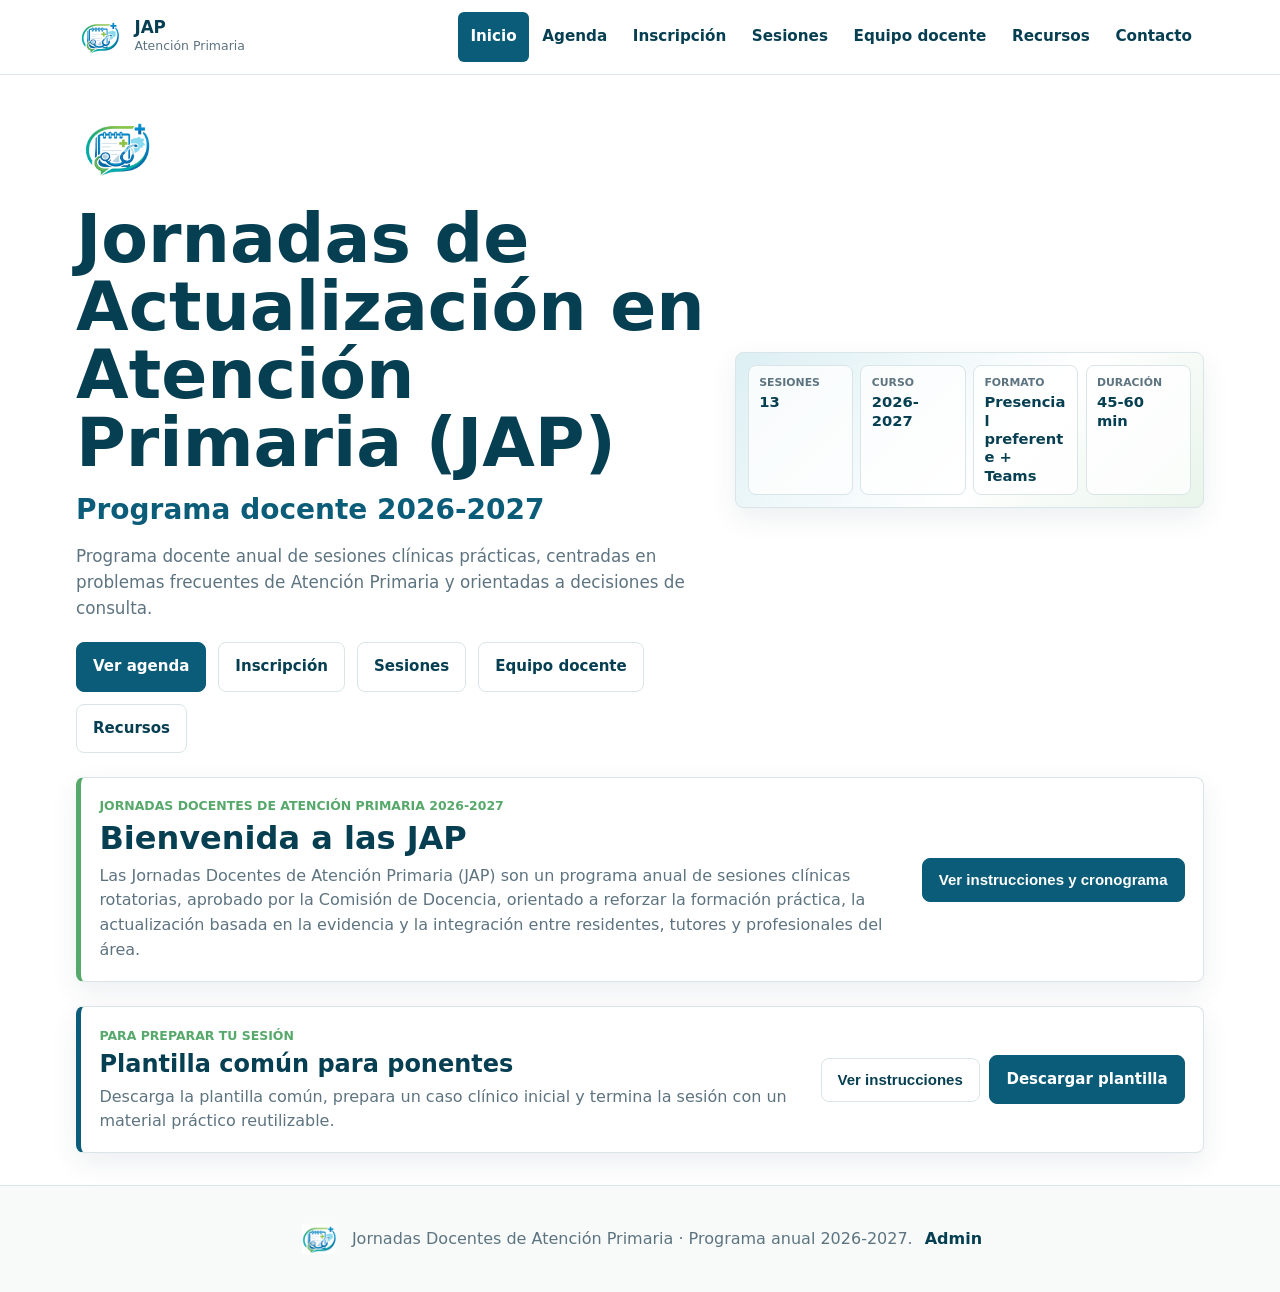
==== commit b1a34c77: "feat: update JAP programme to 13 sessions" ====
--- a/index.html
+++ b/index.html
@@ -214,6 +214,18 @@
         <div id="resource-list" class="resource-list" aria-live="polite"></div>
       </section>
 
+      <section id="recurso" class="section resource-view-section" data-view="recurso" hidden>
+        <div class="resource-view-head">
+          <button class="button" type="button" data-back-resource>Atrás</button>
+          <div>
+            <p id="resource-view-type" class="eyebrow"></p>
+            <h2 id="resource-view-title">Recurso</h2>
+          </div>
+          <a id="resource-view-download" class="button primary" href="#" download>Descargar</a>
+        </div>
+        <div id="resource-view-content" class="resource-view-content"></div>
+      </section>
+
       <section id="contacto" class="section contact-section" data-view="contacto" hidden>
         <div class="section-heading">
           <h2 id="contact-title">Contacto</h2>
@@ -234,18 +246,6 @@
       <div id="dialog-content" class="dialog-content"></div>
     </dialog>
 
-    <dialog id="resource-dialog" class="resource-dialog" aria-labelledby="resource-dialog-title">
-      <div class="dialog-head">
-        <div>
-          <p id="resource-dialog-type" class="eyebrow"></p>
-          <h2 id="resource-dialog-title"></h2>
-        </div>
-        <button class="icon-button" type="button" data-close-resource aria-label="Cerrar recurso">×</button>
-      </div>
-      <div id="resource-dialog-content" class="resource-dialog-content"></div>
-      <div id="resource-dialog-actions" class="dialog-actions"></div>
-    </dialog>
-
     <dialog id="welcome-dialog" class="welcome-dialog" aria-labelledby="welcome-dialog-title">
       <div class="dialog-head">
         <div>
--- a/styles.css
+++ b/styles.css
@@ -903,7 +903,6 @@
 }
 
 .session-dialog,
-.resource-dialog,
 .welcome-dialog {
   width: min(920px, calc(100% - 2rem));
   max-height: min(760px, calc(100vh - 2rem));
@@ -915,12 +914,7 @@
   box-shadow: var(--shadow);
 }
 
-.resource-dialog {
-  width: min(1040px, calc(100% - 2rem));
-}
-
 .session-dialog::backdrop,
-.resource-dialog::backdrop,
 .welcome-dialog::backdrop {
   background: rgba(7, 63, 82, 0.45);
 }
@@ -958,10 +952,6 @@
 .dialog-content {
   display: grid;
   gap: 1rem;
-  padding: 1.25rem;
-}
-
-.resource-dialog-content {
   padding: 1.25rem;
 }
 
@@ -1151,6 +1141,56 @@
   margin-bottom: 0.45rem;
   color: var(--primary-dark);
   font-size: 1.15rem;
+}
+
+.resource-view-section {
+  min-height: calc(100vh - 90px);
+}
+
+.resource-view-head {
+  position: sticky;
+  top: 72px;
+  z-index: 5;
+  display: grid;
+  grid-template-columns: auto minmax(0, 1fr) auto;
+  align-items: center;
+  gap: 1rem;
+  padding: 1rem;
+  margin: -1rem -1rem 1rem;
+  background: rgba(247, 250, 252, 0.96);
+  border-bottom: 1px solid var(--border);
+  backdrop-filter: blur(8px);
+}
+
+.resource-view-head h2 {
+  margin: 0;
+  color: var(--primary-dark);
+  line-height: 1.15;
+  overflow-wrap: anywhere;
+}
+
+.resource-view-content {
+  display: grid;
+  gap: 1rem;
+}
+
+.resource-view-content .resource-preview {
+  min-height: min(72vh, 760px);
+}
+
+.resource-view-content .image-preview img {
+  width: auto;
+  max-width: 100%;
+  max-height: none;
+}
+
+.resource-view-content .pdf-preview iframe {
+  height: min(72vh, 760px);
+}
+
+.resource-view-actions {
+  display: flex;
+  justify-content: flex-end;
 }
 
 .dialog-actions {
@@ -1289,7 +1329,6 @@
     padding-right: 0.75rem;
   }
 
-  .resource-dialog,
   .session-dialog,
   .welcome-dialog {
     width: calc(100% - 1rem);
@@ -1299,13 +1338,14 @@
   .dialog-head,
   .dialog-content,
   .welcome-dialog-content,
-  .resource-dialog-content,
   .dialog-actions {
     padding-left: 1rem;
     padding-right: 1rem;
   }
 
   .resource-actions,
+  .resource-view-head,
+  .resource-view-actions,
   .dialog-actions {
     display: grid;
     grid-template-columns: 1fr;
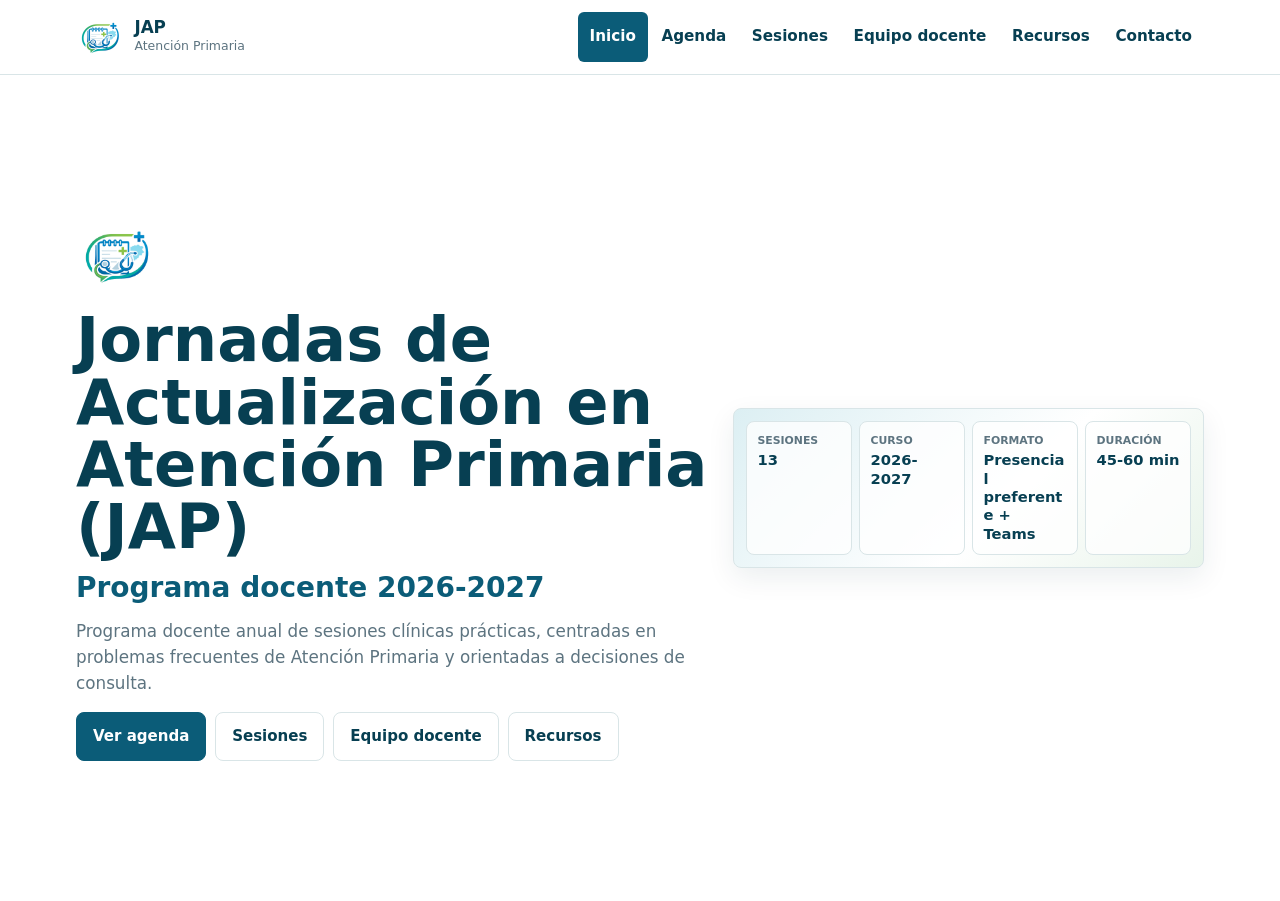
==== commit ba8db4b7: "feat: update JAP programme to 13 sessions" ====
--- a/index.html
+++ b/index.html
@@ -3,10 +3,10 @@
   <head>
     <meta charset="utf-8">
     <meta name="viewport" content="width=device-width, initial-scale=1">
-    <title>JAP - Jornadas Docentes de Atención Primaria</title>
+    <title>JAP - Jornadas de Actualización en Atención Primaria</title>
     <meta name="description" content="Programa anual de sesiones clínicas para profesionales de Atención Primaria.">
     <meta name="theme-color" content="#0b5c78">
-    <meta property="og:title" content="Jornadas Docentes de Atención Primaria">
+    <meta property="og:title" content="Jornadas de Actualización en Atención Primaria (JAP)">
     <meta property="og:description" content="Programa anual de sesiones clínicas para profesionales de Atención Primaria.">
     <meta property="og:type" content="website">
     <meta property="og:image" content="assets/icons/icon-512.png">
@@ -38,7 +38,6 @@
         <nav id="nav-principal" class="site-nav" aria-label="Navegación principal">
           <a href="#inicio">Inicio</a>
           <a href="#agenda">Agenda</a>
-          <a href="#inscripcion">Inscripción</a>
           <a href="#sesiones">Sesiones</a>
           <a href="#ponentes">Equipo docente</a>
           <a href="#recursos">Recursos</a>
@@ -51,12 +50,11 @@
       <section id="inicio" class="hero section" data-view="inicio">
         <div class="hero-copy">
           <img class="hero-mark" src="assets/icons/icon-512.png" alt="Icono JAP">
-          <h1 id="home-title">Jornadas Docentes de Atención Primaria</h1>
+          <h1 id="home-title">Jornadas de Actualización en Atención Primaria (JAP)</h1>
           <p id="home-subtitle" class="hero-subtitle">Programa anual de sesiones clínicas para profesionales de Atención Primaria</p>
           <p id="program-description">Cargando programa...</p>
           <div class="quick-links" aria-label="Accesos rápidos">
             <a id="home-primary-button" class="button primary" href="#agenda">Ver agenda</a>
-            <a class="button" href="#inscripcion">Inscripción</a>
             <a id="home-sessions-button" class="button" href="#sesiones">Sesiones</a>
             <a id="home-speakers-button" class="button" href="#ponentes">Equipo docente</a>
             <a id="home-resources-button" class="button" href="#recursos">Recursos</a>
@@ -84,25 +82,6 @@
             </dl>
           </div>
         </figure>
-        <article id="welcome-card" class="welcome-card" hidden>
-          <div>
-            <p id="welcome-subtitle" class="eyebrow"></p>
-            <h2 id="welcome-title"></h2>
-            <p id="welcome-intro"></p>
-          </div>
-          <button id="welcome-button" class="button primary" type="button" data-open-welcome>Ver instrucciones y cronograma</button>
-        </article>
-        <article class="prep-card" aria-labelledby="prep-card-title">
-          <div>
-            <p class="eyebrow">Para preparar tu sesión</p>
-            <h2 id="prep-card-title">Plantilla común para ponentes</h2>
-            <p>Descarga la plantilla común, prepara un caso clínico inicial y termina la sesión con un material práctico reutilizable.</p>
-          </div>
-          <div class="prep-actions">
-            <button class="button" type="button" data-open-welcome>Ver instrucciones</button>
-            <a class="button primary" href="assets/docs/plantilla-jornadas-docentes-ap.pptx" download>Descargar plantilla</a>
-          </div>
-        </article>
       </section>
 
       <section id="agenda" class="section" data-view="agenda" hidden>
@@ -119,83 +98,6 @@
           <p id="sessions-description">Contenido docente organizado por temas clínicos frecuentes en Atención Primaria.</p>
         </div>
         <div id="session-grid" class="session-grid" aria-live="polite"></div>
-      </section>
-
-      <section id="inscripcion" class="section section-muted" data-view="inscripcion" hidden>
-        <div class="section-heading">
-          <h2>Inscripción y asignación</h2>
-          <p>Escoge una sesión y una fecha disponible. La reserva se registra de forma conjunta para evitar duplicidades.</p>
-        </div>
-        <article class="prep-card compact-prep-card">
-          <div>
-            <p class="eyebrow">Preparación docente</p>
-            <h3>Usa la plantilla común antes de presentar</h3>
-            <p>Parte de un caso clínico, revisa la evidencia útil y deja un material final breve para consulta.</p>
-          </div>
-          <div class="prep-actions">
-            <button class="button" type="button" data-open-welcome>Ver instrucciones</button>
-            <a class="button primary" href="assets/docs/plantilla-jornadas-docentes-ap.pptx" download>Descargar plantilla</a>
-          </div>
-        </article>
-        <form id="signup-form" class="signup-form" novalidate>
-          <section class="signup-notice">
-            <p>Al enviar el formulario, la sesión y la fecha quedarán asignadas y dejarán de estar disponibles para otros equipos. La organización podrá revisar o ajustar la asignación si fuera necesario.</p>
-            <p>Los datos se utilizarán únicamente para la organización de las Jornadas Docentes de Atención Primaria.</p>
-          </section>
-          <div class="form-row">
-            <label>Nombre y apellidos
-              <input name="full_name" autocomplete="name" required>
-            </label>
-            <label>Correo electrónico
-              <input name="email" type="email" autocomplete="email" required>
-            </label>
-          </div>
-          <div class="form-row">
-            <label>Teléfono
-              <input name="phone" type="tel" autocomplete="tel" required>
-            </label>
-            <label>Perfil
-              <select name="profile" required>
-                <option value="">Selecciona perfil</option>
-                <option value="R1">R1</option>
-                <option value="R2">R2</option>
-                <option value="R3">R3</option>
-                <option value="R4">R4</option>
-                <option value="EIR">EIR</option>
-                <option value="FIR">FIR</option>
-                <option value="tutor/a">Tutor/a</option>
-                <option value="otro">Otro</option>
-              </select>
-            </label>
-          </div>
-          <div class="form-row">
-            <label>Centro de salud
-              <input name="health_center" required>
-            </label>
-            <label>Tutor/a de referencia
-              <input name="tutor_name">
-            </label>
-          </div>
-          <div class="form-row">
-            <label>Sesión elegida
-              <select id="signup-session" name="session_id" required></select>
-            </label>
-            <label>Fecha elegida
-              <select id="signup-date" name="signup_date_id" required></select>
-            </label>
-          </div>
-          <label>Otros residentes implicados, opcional
-            <textarea name="other_residents" rows="3"></textarea>
-          </label>
-          <label>Comentarios, opcional
-            <textarea name="comments" rows="3"></textarea>
-          </label>
-          <div class="signup-actions">
-            <button class="button primary" type="submit">Enviar inscripción</button>
-            <p id="signup-status" class="form-message" role="status"></p>
-          </div>
-        </form>
-        <div id="signup-confirmation" class="signup-confirmation" hidden aria-live="polite"></div>
       </section>
 
       <section id="ponentes" class="section" data-view="ponentes" hidden>
@@ -262,7 +164,7 @@
 
     <footer class="site-footer">
       <img src="assets/icons/icon-192.png" alt="" width="42" height="42">
-      <p id="footer-text">Jornadas Docentes de Atención Primaria · Programa anual 2026-2027.</p>
+      <p id="footer-text">Jornadas de Actualización en Atención Primaria (JAP) · Programa anual 2026-2027.</p>
       <a id="footer-admin-link" class="footer-admin-link" href="admin.html">Admin</a>
     </footer>
 
--- a/styles.css
+++ b/styles.css
@@ -186,12 +186,22 @@
   padding: 2.75rem 1rem;
 }
 
+.hero.section {
+  min-height: calc(100svh - 74px);
+  padding-top: clamp(1rem, 3svh, 2rem);
+  padding-bottom: clamp(1rem, 3svh, 2rem);
+}
+
 [data-view][hidden] {
   display: none !important;
 }
 
 [hidden] {
   display: none !important;
+}
+
+body[data-active-view="inicio"] .site-footer {
+  display: none;
 }
 
 .section-muted {
@@ -210,11 +220,9 @@
 .hero {
   display: grid;
   grid-template-columns: 1fr;
-  gap: 1.5rem;
+  gap: clamp(0.9rem, 2.2svh, 1.5rem);
   align-items: center;
   min-height: 0;
-  padding-top: 2rem;
-  padding-bottom: 2rem;
 }
 
 .hero-copy,
@@ -223,10 +231,10 @@
 }
 
 .hero-mark {
-  width: 82px;
-  height: 82px;
+  width: clamp(60px, 9svh, 82px);
+  height: clamp(60px, 9svh, 82px);
   object-fit: contain;
-  margin-bottom: 1rem;
+  margin-bottom: clamp(0.55rem, 1.5svh, 1rem);
 }
 
 h1,
@@ -238,9 +246,9 @@
 
 h1 {
   max-width: 820px;
-  margin-bottom: 1rem;
-  color: var(--primary-dark);
-  font-size: clamp(2rem, 7vw, 4.25rem);
+  margin-bottom: clamp(0.55rem, 1.4svh, 1rem);
+  color: var(--primary-dark);
+  font-size: clamp(2rem, 6vw, 3.9rem);
   line-height: 1;
   letter-spacing: 0;
   overflow-wrap: break-word;
@@ -248,7 +256,7 @@
 
 .hero-subtitle {
   max-width: 780px;
-  margin-bottom: 1rem;
+  margin-bottom: clamp(0.55rem, 1.4svh, 1rem);
   color: var(--primary);
   font-size: clamp(1.12rem, 3vw, 1.75rem);
   line-height: 1.2;
@@ -257,15 +265,16 @@
 
 .hero-copy > p:not(.hero-subtitle) {
   max-width: 700px;
-  color: var(--muted);
-  font-size: 1.05rem;
+  margin-bottom: 0;
+  color: var(--muted);
+  font-size: clamp(0.95rem, 2svh, 1.05rem);
 }
 
 .quick-links {
   display: grid;
   grid-template-columns: 1fr;
-  gap: 0.75rem;
-  margin-top: 1.35rem;
+  gap: 0.55rem;
+  margin-top: clamp(0.8rem, 1.8svh, 1.35rem);
   max-width: 100%;
 }
 
@@ -306,7 +315,7 @@
 .hero-panel {
   display: grid;
   gap: 0.6rem;
-  padding: 0.75rem;
+  padding: clamp(0.6rem, 1.5svh, 0.75rem);
   background: linear-gradient(135deg, var(--primary-soft), #ffffff 58%, var(--green-soft));
   border: 1px solid var(--border);
   border-radius: var(--radius);
@@ -338,7 +347,7 @@
 
 .hero-panel dl div {
   min-width: 0;
-  padding: 0.55rem 0.65rem;
+  padding: clamp(0.45rem, 1.2svh, 0.65rem);
   background: rgba(255, 255, 255, 0.78);
   border: 1px solid var(--border);
   border-radius: var(--radius);
@@ -1314,16 +1323,28 @@
   }
 
   .hero {
-    min-height: 0;
-    padding-top: 2.5rem;
+    align-content: center;
   }
 
   .hero-mark {
-    width: 70px;
-    height: 70px;
+    width: 52px;
+    height: 52px;
+  }
+
+  h1 {
+    font-size: 1.82rem;
+  }
+
+  .hero-subtitle {
+    font-size: 1rem;
+  }
+
+  .quick-links {
+    grid-template-columns: repeat(2, minmax(0, 1fr));
   }
 
   .button {
+    min-height: 40px;
     min-width: 0;
     padding-left: 0.75rem;
     padding-right: 0.75rem;
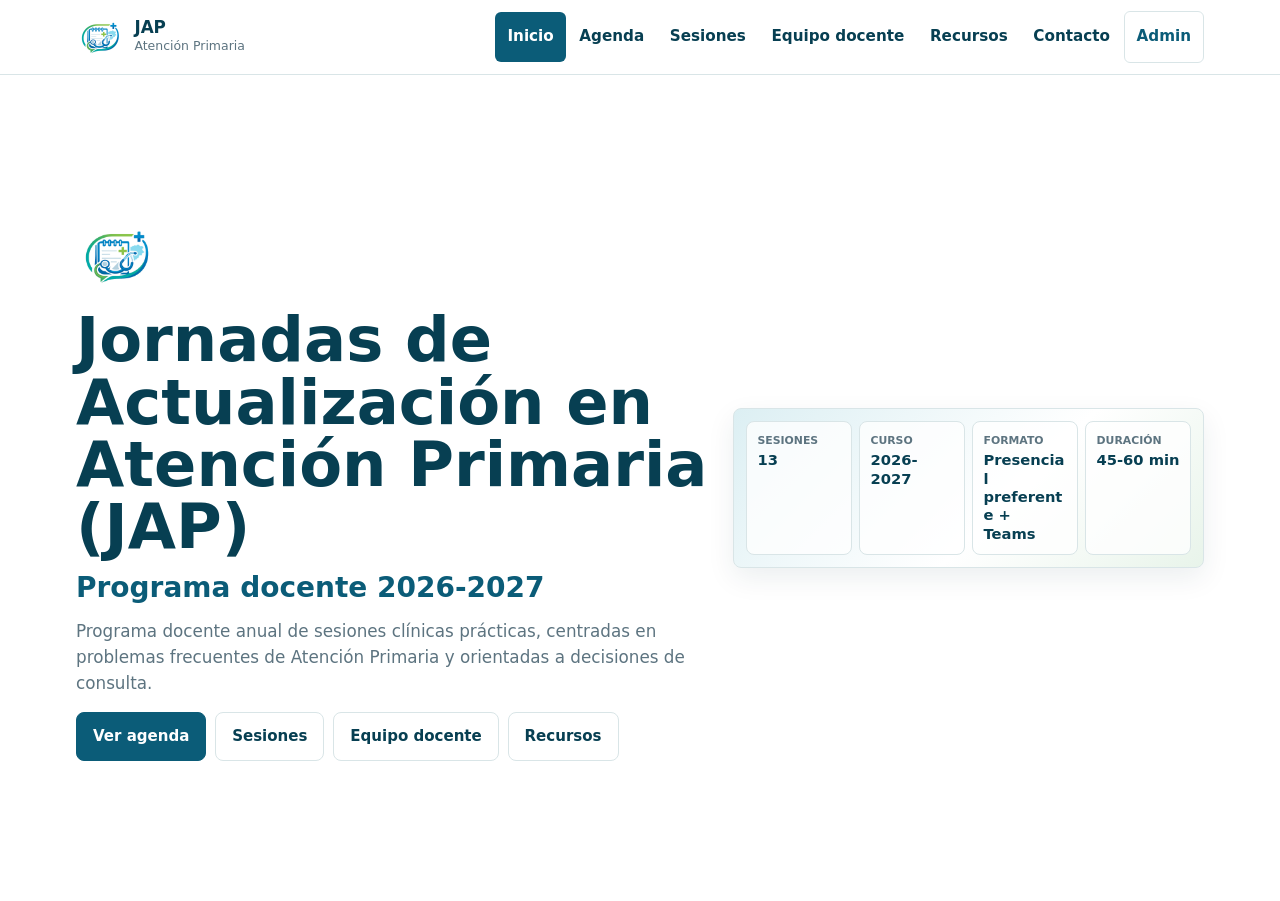
==== commit 34721963: "fix: clean public JAP resources and admin access" ====
--- a/index.html
+++ b/index.html
@@ -42,6 +42,7 @@
           <a href="#ponentes">Equipo docente</a>
           <a href="#recursos">Recursos</a>
           <a href="#contacto">Contacto</a>
+          <a class="nav-admin-link" href="admin.html">Admin</a>
         </nav>
       </div>
     </header>
--- a/styles.css
+++ b/styles.css
@@ -161,6 +161,15 @@
   background: var(--primary);
 }
 
+.site-nav .nav-admin-link {
+  color: var(--primary);
+  border: 1px solid var(--border);
+}
+
+.site-nav .nav-admin-link:hover {
+  border-color: var(--primary);
+}
+
 .menu-toggle {
   display: inline-grid;
   gap: 5px;
@@ -1194,7 +1203,7 @@
 }
 
 .resource-view-content .pdf-preview iframe {
-  height: min(72vh, 760px);
+  height: max(720px, calc(100svh - 220px));
 }
 
 .resource-view-actions {
@@ -1378,7 +1387,11 @@
   }
 
   .pdf-preview iframe {
-    height: 58vh;
+    height: 64vh;
+  }
+
+  .resource-view-content .pdf-preview iframe {
+    height: max(620px, calc(100svh - 190px));
   }
 }
 
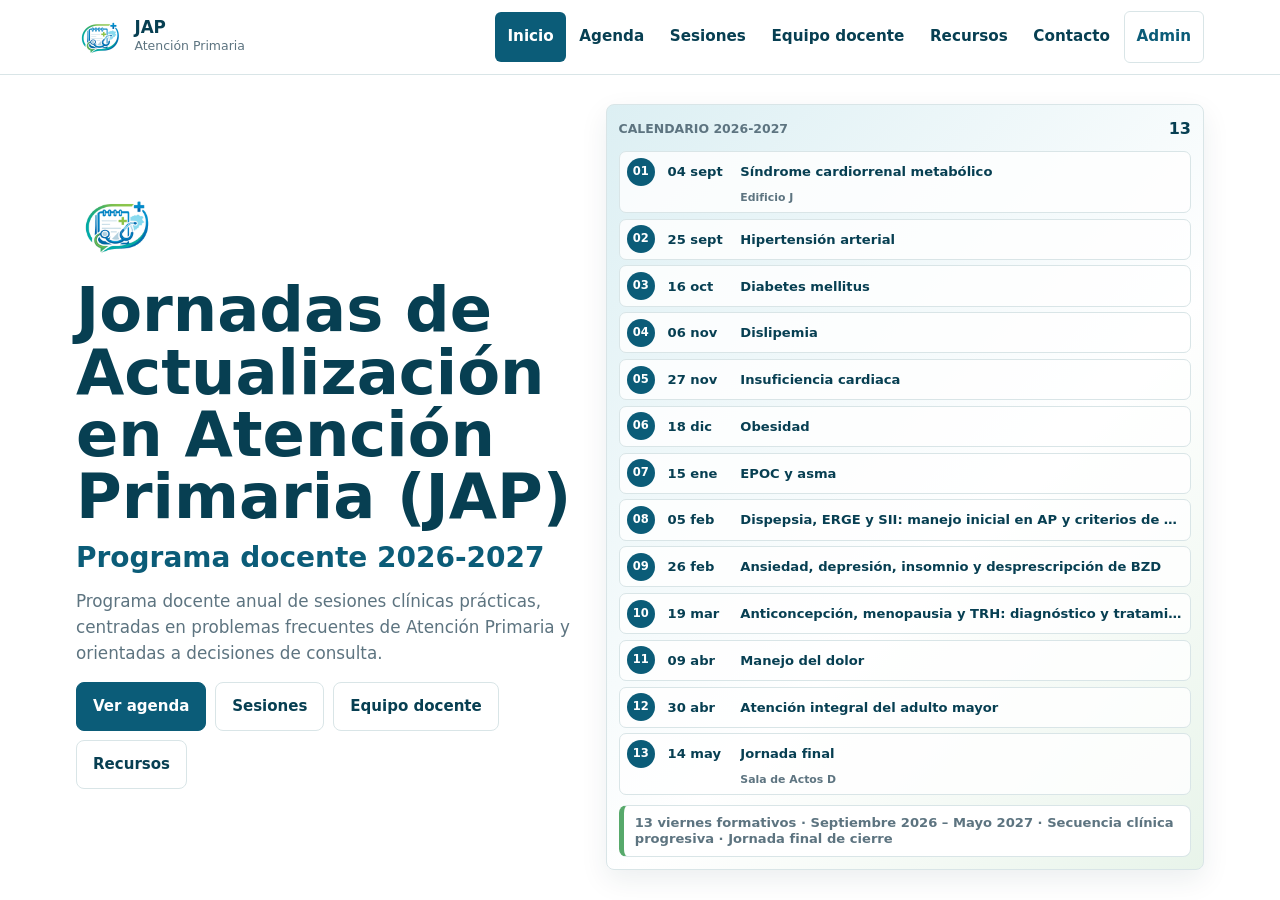
==== commit 4b92ffab: "feat: add admin resource manager" ====
--- a/index.html
+++ b/index.html
@@ -62,25 +62,13 @@
           </div>
         </div>
         <figure class="hero-media">
-          <div class="hero-panel hero-stats" aria-label="Datos clave del programa">
-            <dl>
-              <div>
-                <dt id="metric-sessions-label">Sesiones</dt>
-                <dd id="metric-sessions-value">12</dd>
-              </div>
-              <div>
-                <dt id="metric-course-label">Curso</dt>
-                <dd id="metric-course-value">2026-2027</dd>
-              </div>
-              <div>
-                <dt id="metric-format-label">Formato</dt>
-                <dd id="program-modality-short">Pendiente</dd>
-              </div>
-              <div>
-                <dt id="metric-duration-label">Duración</dt>
-                <dd id="program-duration-short">Pendiente</dd>
-              </div>
-            </dl>
+          <div class="hero-panel hero-program" aria-label="Calendario del programa">
+            <div class="hero-program-head">
+              <span>Calendario 2026-2027</span>
+              <strong id="metric-sessions-value">13 sesiones</strong>
+            </div>
+            <div id="home-program-calendar" class="home-program-calendar"></div>
+            <p class="home-program-strip">13 viernes formativos · Septiembre 2026 – Mayo 2027 · Secuencia clínica progresiva · Jornada final de cierre</p>
           </div>
         </figure>
       </section>
--- a/styles.css
+++ b/styles.css
@@ -196,7 +196,7 @@
 }
 
 .hero.section {
-  min-height: calc(100svh - 74px);
+  min-height: calc(100svh - 76px);
   padding-top: clamp(1rem, 3svh, 2rem);
   padding-bottom: clamp(1rem, 3svh, 2rem);
 }
@@ -376,6 +376,109 @@
   font-weight: 900;
   line-height: 1.25;
   overflow-wrap: break-word;
+}
+
+.hero-program {
+  width: 100%;
+}
+
+.hero-program-head {
+  display: flex;
+  align-items: center;
+  justify-content: space-between;
+  gap: 0.75rem;
+  color: var(--primary-dark);
+}
+
+.hero-program-head span {
+  color: var(--muted);
+  font-size: 0.78rem;
+  font-weight: 900;
+  text-transform: uppercase;
+}
+
+.hero-program-head strong {
+  font-size: 1rem;
+}
+
+.home-program-calendar {
+  display: grid;
+  gap: 0.35rem;
+}
+
+.home-program-item {
+  display: grid;
+  grid-template-columns: 2.1rem 4.1rem minmax(0, 1fr);
+  gap: 0.45rem;
+  align-items: center;
+  min-width: 0;
+  min-height: 34px;
+  padding: 0.35rem 0.45rem;
+  color: var(--ink);
+  font: inherit;
+  text-align: left;
+  background: rgba(255, 255, 255, 0.82);
+  border: 1px solid var(--border);
+  border-radius: 7px;
+  cursor: pointer;
+}
+
+.home-program-item:hover {
+  border-color: var(--primary);
+}
+
+.home-program-item span {
+  display: inline-grid;
+  width: 1.75rem;
+  height: 1.75rem;
+  place-items: center;
+  color: #ffffff;
+  font-size: 0.72rem;
+  font-weight: 900;
+  background: var(--primary);
+  border-radius: 999px;
+}
+
+.home-program-item strong {
+  color: var(--primary-dark);
+  font-size: 0.82rem;
+  line-height: 1;
+}
+
+.home-program-item em {
+  min-width: 0;
+  color: var(--primary-dark);
+  font-size: 0.82rem;
+  font-style: normal;
+  font-weight: 800;
+  line-height: 1.15;
+  overflow: hidden;
+  text-overflow: ellipsis;
+  white-space: nowrap;
+}
+
+.home-program-item small {
+  grid-column: 3;
+  margin-top: -0.2rem;
+  color: var(--muted);
+  font-size: 0.68rem;
+  font-weight: 800;
+  overflow: hidden;
+  text-overflow: ellipsis;
+  white-space: nowrap;
+}
+
+.home-program-strip {
+  margin: 0;
+  padding: 0.55rem 0.7rem;
+  color: var(--primary-dark);
+  font-size: 0.82rem;
+  font-weight: 900;
+  line-height: 1.25;
+  background: #ffffff;
+  border: 1px solid var(--border);
+  border-left: 5px solid var(--green);
+  border-radius: var(--radius);
 }
 
 .info-strip {
@@ -1134,11 +1237,14 @@
   display: grid;
   gap: 0.75rem;
   padding: 0.75rem;
-}
-
+  overflow: visible;
+}
+
+.pdf-document,
 .pdf-preview iframe {
   width: 100%;
   height: min(62vh, 680px);
+  overflow: auto;
   border: 0;
   background: #ffffff;
   border-radius: 6px;
@@ -1202,8 +1308,10 @@
   max-height: none;
 }
 
+.resource-view-content .pdf-document,
 .resource-view-content .pdf-preview iframe {
   height: max(720px, calc(100svh - 220px));
+  min-height: 720px;
 }
 
 .resource-view-actions {
@@ -1244,7 +1352,7 @@
   }
 
   .hero {
-    grid-template-columns: minmax(0, 1.15fr) minmax(280px, 0.85fr);
+    grid-template-columns: minmax(0, 0.92fr) minmax(390px, 1.08fr);
   }
 
   .quick-links {
@@ -1253,7 +1361,7 @@
   }
 
   .hero-media {
-    width: min(100%, 520px);
+    width: min(100%, 620px);
   }
 
   .welcome-card {
@@ -1332,24 +1440,38 @@
   }
 
   .hero {
-    align-content: center;
+    align-content: start;
+    gap: 0.55rem;
+  }
+
+  .hero.section {
+    padding-top: 0.7rem;
+    padding-bottom: 0.7rem;
   }
 
   .hero-mark {
-    width: 52px;
-    height: 52px;
+    display: none;
   }
 
   h1 {
-    font-size: 1.82rem;
+    margin-bottom: 0.35rem;
+    font-size: 1.44rem;
+    line-height: 1.05;
   }
 
   .hero-subtitle {
-    font-size: 1rem;
+    margin-bottom: 0.35rem;
+    font-size: 0.92rem;
+  }
+
+  .hero-copy > p:not(.hero-subtitle) {
+    display: none;
   }
 
   .quick-links {
     grid-template-columns: repeat(2, minmax(0, 1fr));
+    gap: 0.45rem;
+    margin-top: 0.55rem;
   }
 
   .button {
@@ -1357,6 +1479,45 @@
     min-width: 0;
     padding-left: 0.75rem;
     padding-right: 0.75rem;
+  }
+
+  .hero-panel {
+    gap: 0.4rem;
+    padding: 0.45rem;
+  }
+
+  .hero-program-head strong {
+    font-size: 0.86rem;
+  }
+
+  .home-program-calendar {
+    gap: 0.25rem;
+  }
+
+  .home-program-item {
+    grid-template-columns: 1.7rem 3.3rem minmax(0, 1fr);
+    min-height: 25px;
+    padding: 0.18rem 0.32rem;
+  }
+
+  .home-program-item span {
+    width: 1.35rem;
+    height: 1.35rem;
+    font-size: 0.62rem;
+  }
+
+  .home-program-item strong,
+  .home-program-item em {
+    font-size: 0.72rem;
+  }
+
+  .home-program-item small {
+    display: none;
+  }
+
+  .home-program-strip {
+    padding: 0.45rem 0.55rem;
+    font-size: 0.72rem;
   }
 
   .session-dialog,
@@ -1386,12 +1547,15 @@
     flex-direction: column;
   }
 
+  .pdf-document,
   .pdf-preview iframe {
     height: 64vh;
   }
 
+  .resource-view-content .pdf-document,
   .resource-view-content .pdf-preview iframe {
     height: max(620px, calc(100svh - 190px));
+    min-height: 620px;
   }
 }
 
